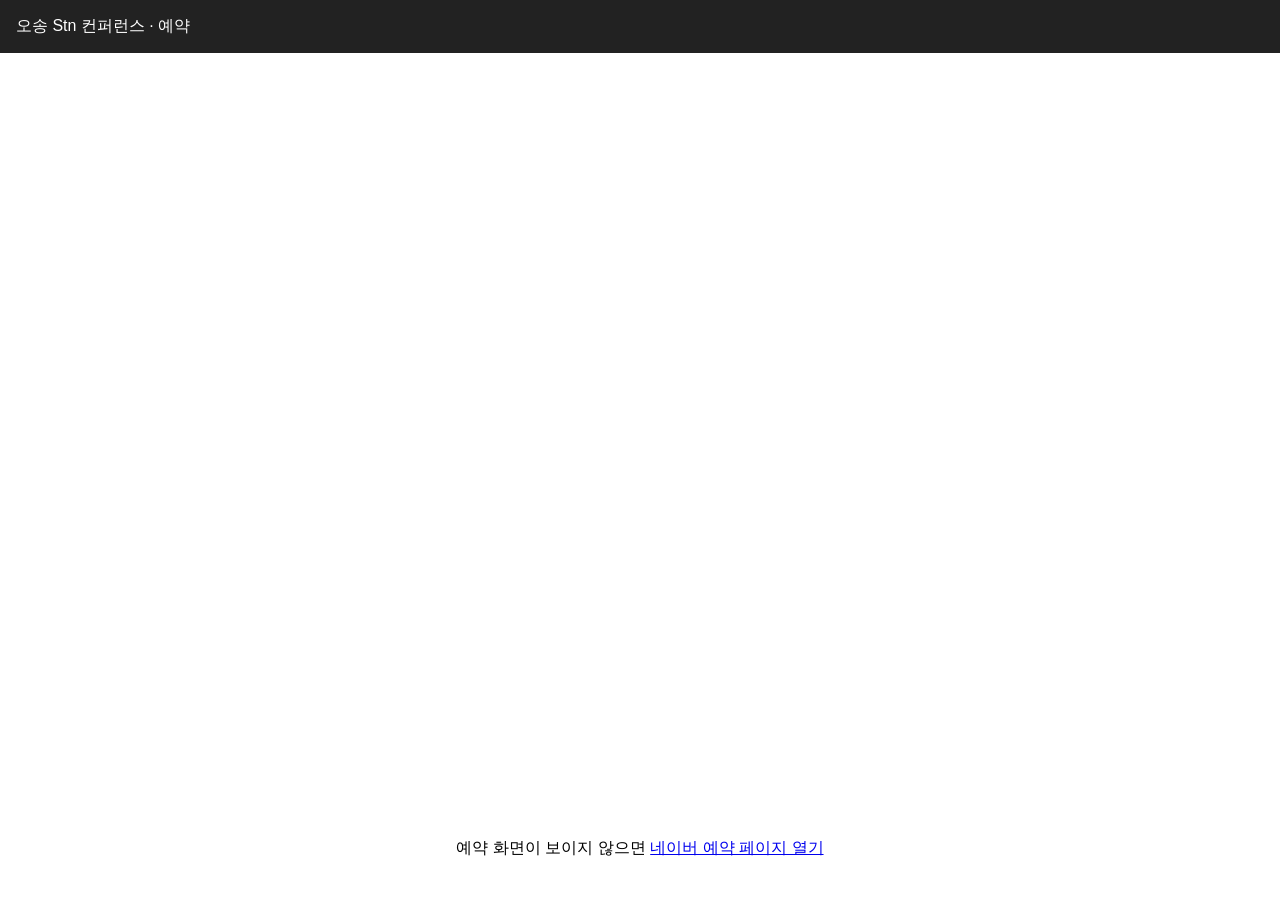
==== booking-test.html @ 4dd4cb41 "Create booking-test.html" ====
<!DOCTYPE html>
<html lang="ko">
<head>
  <meta charset="UTF-8">
  <meta name="viewport" content="width=device-width, initial-scale=1">
  <title>오송 Stn 컨퍼런스 예약 테스트</title>
  <style>
    body { margin: 0; font-family: sans-serif; }
    header { padding: 16px; background: #222; color: white; }
    iframe { width: 100%; height: 85vh; border: 0; }
    .fallback { padding: 16px; text-align: center; }
  </style>
</head>
<body>
  <header>오송 Stn 컨퍼런스 · 예약</header>

  <iframe
    src="https://pcmap.place.naver.com/place/1226749719/ticket?entry=plt&fromPanelNum=1&additionalHeight=76&locale=ko&svcName=map_pcv5"
    title="네이버 예약"
    allow="payment"
  ></iframe>

  <div class="fallback">
    예약 화면이 보이지 않으면
    <a href="https://pcmap.place.naver.com/place/1226749719/ticket?entry=plt&fromPanelNum=1&additionalHeight=76&locale=ko&svcName=map_pcv5" target="_blank" rel="noopener">
      네이버 예약 페이지 열기
    </a>
  </div>
</body>
</html>
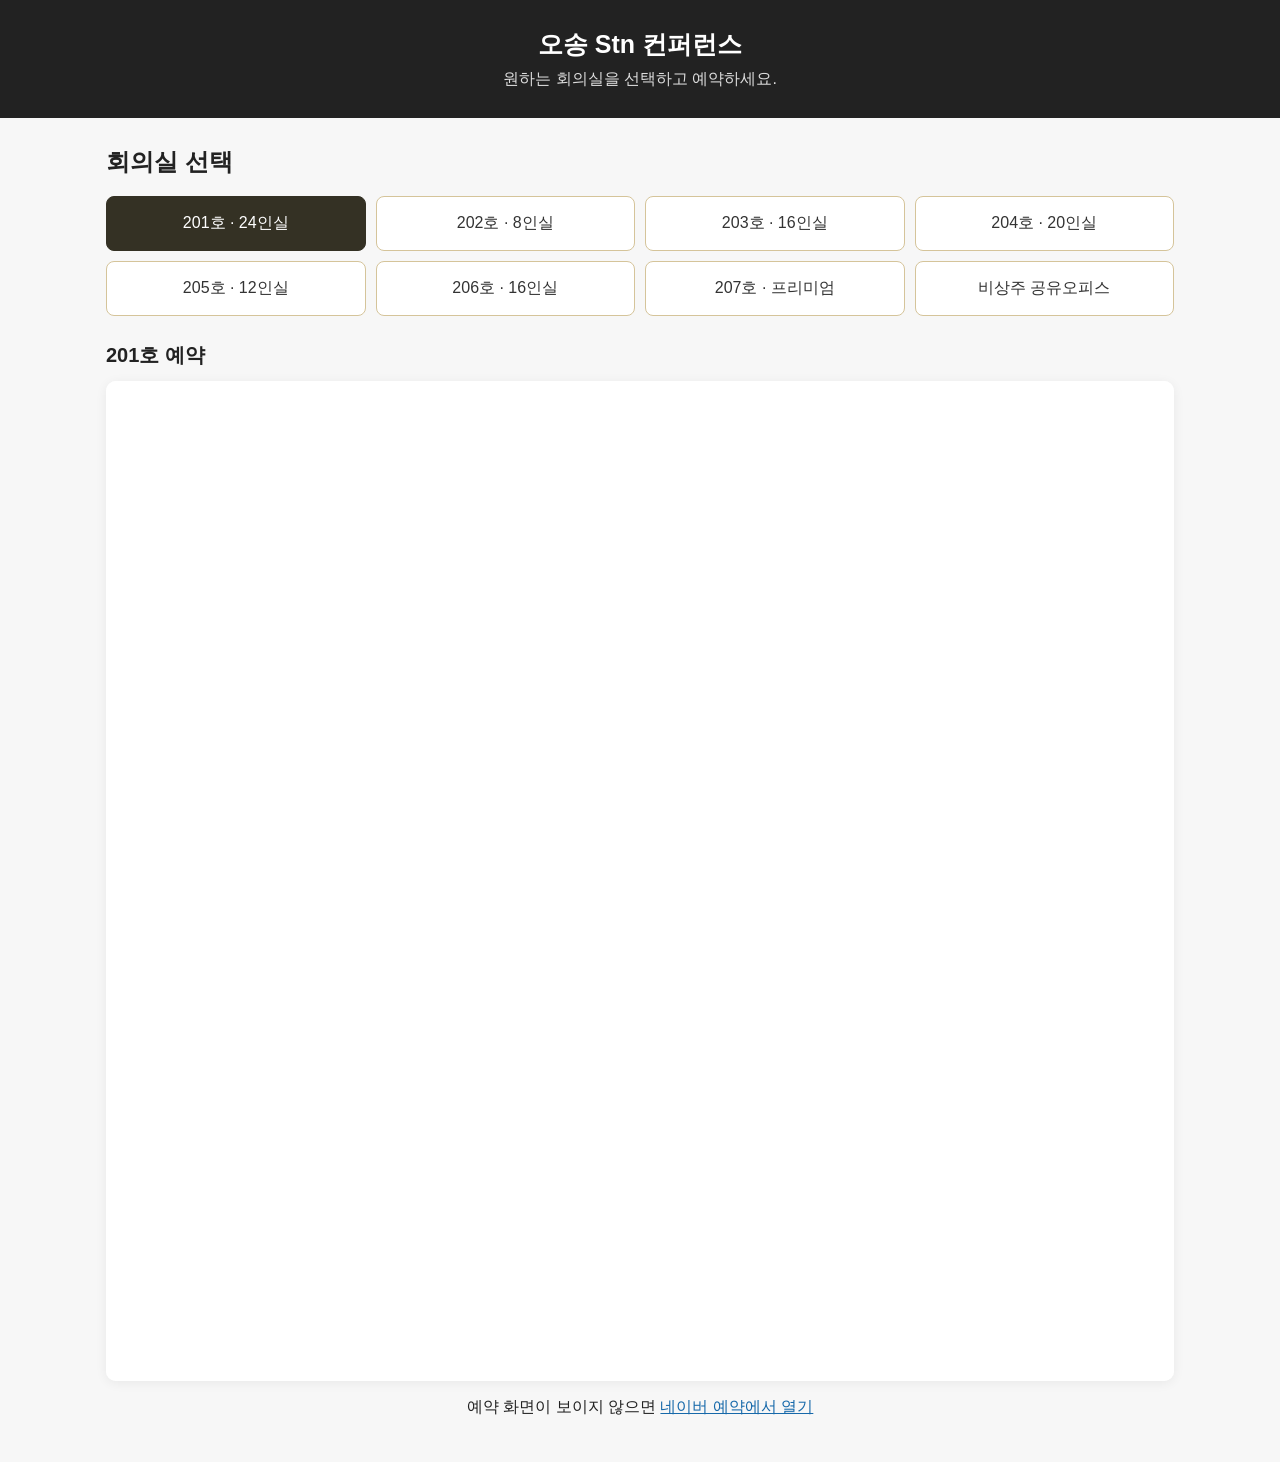
==== commit 4f10e144: "Update booking-test.html" ====
--- a/booking-test.html
+++ b/booking-test.html
@@ -2,30 +2,125 @@
 <!DOCTYPE html>
 <html lang="ko">
 <head>
-  <meta charset="UTF-8">
-  <meta name="viewport" content="width=device-width, initial-scale=1">
-  <title>오송 Stn 컨퍼런스 예약 테스트</title>
-  <style>
-    body { margin: 0; font-family: sans-serif; }
-    header { padding: 16px; background: #222; color: white; }
-    iframe { width: 100%; height: 85vh; border: 0; }
-    .fallback { padding: 16px; text-align: center; }
-  </style>
+<meta charset="UTF-8">
+<meta name="viewport" content="width=device-width, initial-scale=1">
+<title>회의실 예약 | 오송 Stn 컨퍼런스</title>
+<style>
+* { box-sizing: border-box; }
+body {
+  margin: 0;
+  font-family: Arial, "Malgun Gothic", sans-serif;
+  color: #222;
+  background: #f7f7f7;
+}
+header {
+  padding: 28px 18px;
+  text-align: center;
+  color: white;
+  background: #222;
+}
+header h1 { margin: 0 0 8px; font-size: 25px; }
+header p { margin: 0; color: #ddd; }
+main { max-width: 1100px; margin: auto; padding: 28px 16px; }
+h2 { margin: 0 0 18px; }
+.rooms {
+  display: grid;
+  grid-template-columns: repeat(4, minmax(0, 1fr));
+  gap: 10px;
+  margin-bottom: 26px;
+}
+.rooms button {
+  padding: 16px 8px;
+  border: 1px solid #d5c49a;
+  border-radius: 8px;
+  background: white;
+  color: #333;
+  font-size: 16px;
+  cursor: pointer;
+}
+.rooms button.active,
+.rooms button:hover {
+  background: #343124;
+  color: white;
+  border-color: #343124;
+}
+#selected { margin-bottom: 12px; font-size: 20px; font-weight: bold; }
+.frame-wrap {
+  background: white;
+  border-radius: 10px;
+  overflow: hidden;
+  box-shadow: 0 2px 12px #00000010;
+}
+iframe {
+  display: block;
+  width: 100%;
+  height: 1000px;
+  border: 0;
+  background: white;
+}
+.fallback { padding: 16px; text-align: center; }
+.fallback a { color: #1769aa; }
+@media (max-width: 650px) {
+  .rooms { grid-template-columns: repeat(2, minmax(0, 1fr)); }
+  iframe { height: 850px; }
+}
+</style>
 </head>
 <body>
-  <header>오송 Stn 컨퍼런스 · 예약</header>
+<header>
+  <h1>오송 Stn 컨퍼런스</h1>
+  <p>원하는 회의실을 선택하고 예약하세요.</p>
+</header>
 
-  <iframe
-    src="https://pcmap.place.naver.com/place/1226749719/ticket?entry=plt&fromPanelNum=1&additionalHeight=76&locale=ko&svcName=map_pcv5"
-    title="네이버 예약"
-    allow="payment"
-  ></iframe>
+<main>
+  <h2>회의실 선택</h2>
+  <div class="rooms" id="rooms">
+    <button class="active" data-room="201호" data-id="4097402">201호 · 24인실</button>
+    <button data-room="202호" data-id="4097407">202호 · 8인실</button>
+    <button data-room="203호" data-id="4097410">203호 · 16인실</button>
+    <button data-room="204호" data-id="4097417">204호 · 20인실</button>
+    <button data-room="205호" data-id="4097426">205호 · 12인실</button>
+    <button data-room="206호" data-id="4097427">206호 · 16인실</button>
+    <button data-room="207호" data-id="4097429">207호 · 프리미엄</button>
+    <button data-room="비상주 공유오피스" data-id="8150750">비상주 공유오피스</button>
+  </div>
+
+  <div id="selected">201호 예약</div>
+
+  <div class="frame-wrap">
+    <iframe
+      id="bookingFrame"
+      title="네이버 예약 화면"
+      src="https://m.booking.naver.com/booking/10/bizes/585397/items/4097402?area=plt&amp;lang=ko&amp;map-search=1&amp;service-target=map-pc&amp;theme=place"
+      allow="payment">
+    </iframe>
+  </div>
 
   <div class="fallback">
     예약 화면이 보이지 않으면
-    <a href="https://pcmap.place.naver.com/place/1226749719/ticket?entry=plt&fromPanelNum=1&additionalHeight=76&locale=ko&svcName=map_pcv5" target="_blank" rel="noopener">
-      네이버 예약 페이지 열기
-    </a>
+    <a id="directLink" href="https://m.booking.naver.com/booking/10/bizes/585397/items/4097402?area=plt&amp;lang=ko&amp;map-search=1&amp;service-target=map-pc&amp;theme=place" target="_blank" rel="noopener">네이버 예약에서 열기</a>
   </div>
+</main>
+
+<script>
+const buttons = document.querySelectorAll("#rooms button");
+const frame = document.getElementById("bookingFrame");
+const title = document.getElementById("selected");
+const directLink = document.getElementById("directLink");
+
+buttons.forEach(button => {
+  button.addEventListener("click", () => {
+    const id = button.dataset.id;
+    const room = button.dataset.room;
+    const url = `https://m.booking.naver.com/booking/10/bizes/585397/items/${id}?area=plt&lang=ko&map-search=1&service-target=map-pc&theme=place`;
+
+    buttons.forEach(item => item.classList.remove("active"));
+    button.classList.add("active");
+    title.textContent = `${room} 예약`;
+    frame.src = url;
+    directLink.href = url;
+  });
+});
+</script>
 </body>
 </html>
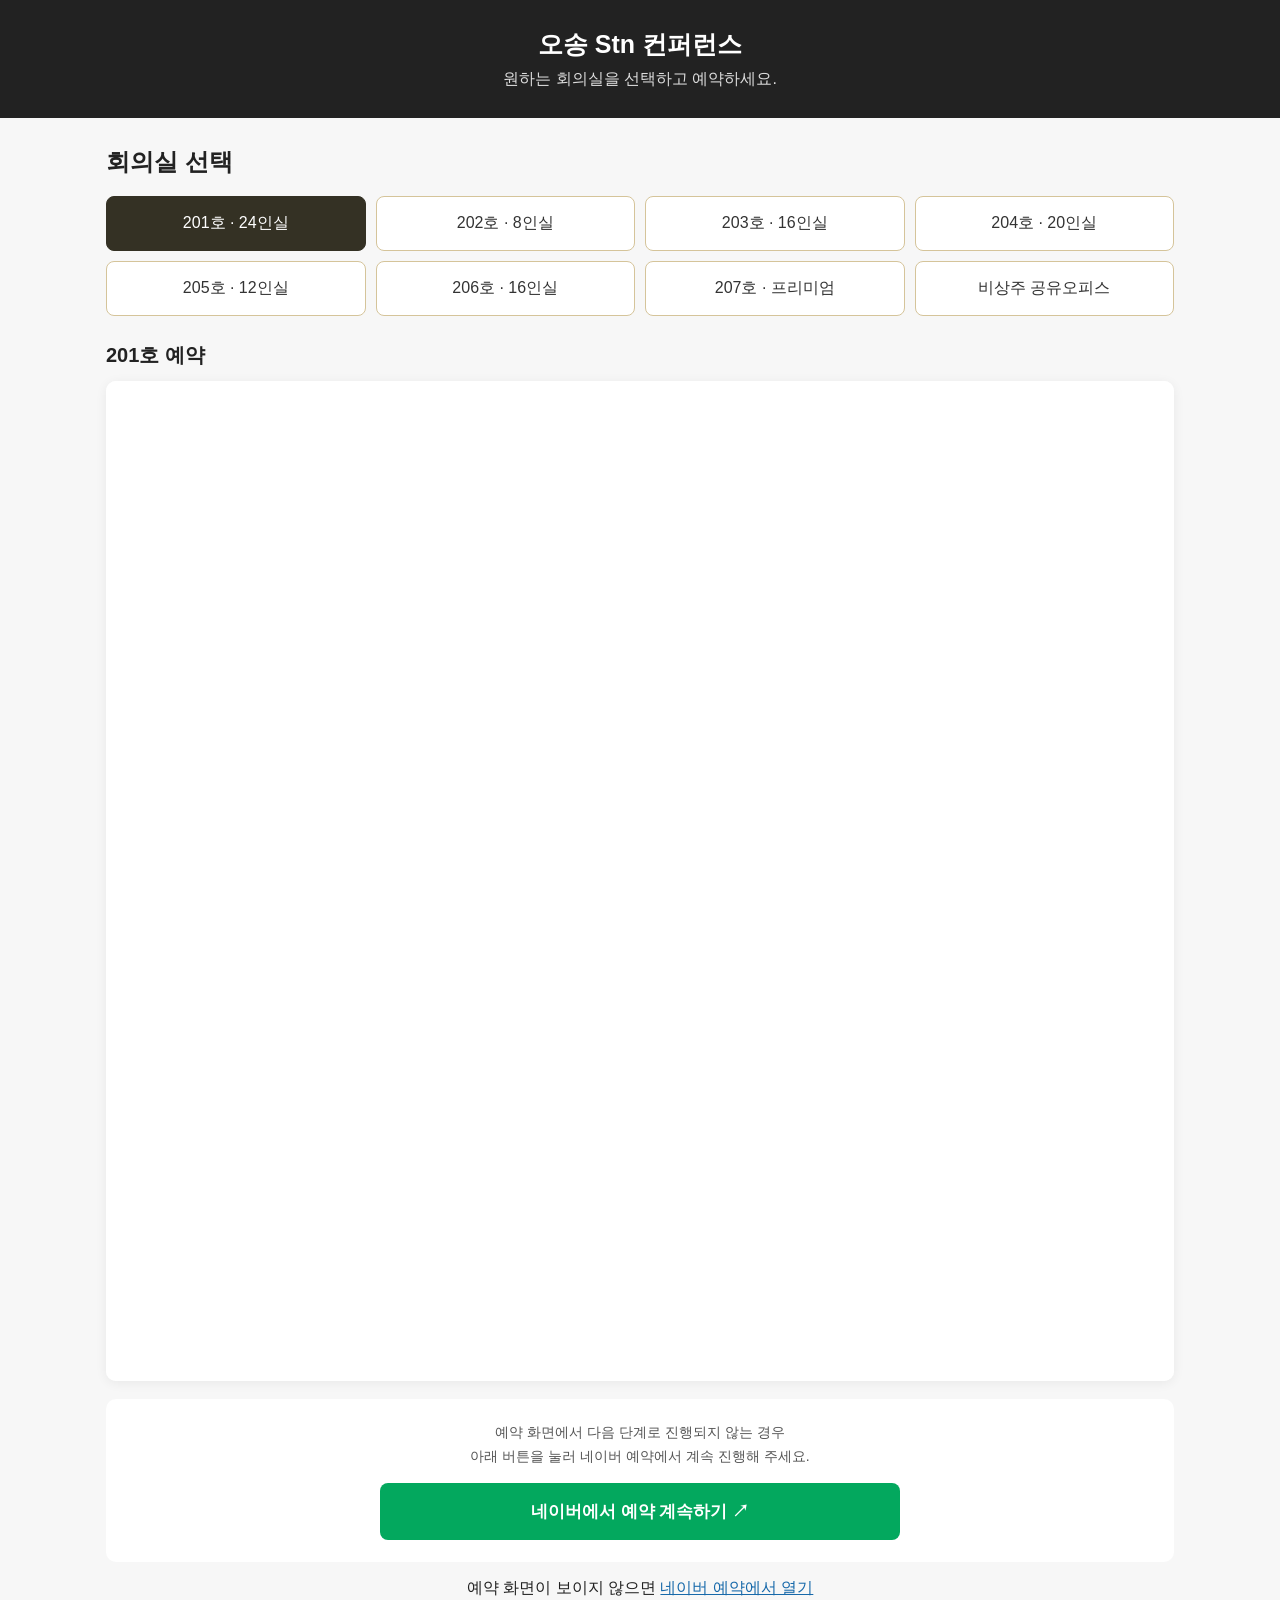
==== commit fb52af5b: "Update booking-test.html" ====
--- a/booking-test.html
+++ b/booking-test.html
@@ -7,28 +7,39 @@
 <title>회의실 예약 | 오송 Stn 컨퍼런스</title>
 <style>
 * { box-sizing: border-box; }
+
 body {
   margin: 0;
   font-family: Arial, "Malgun Gothic", sans-serif;
   color: #222;
   background: #f7f7f7;
 }
+
 header {
   padding: 28px 18px;
   text-align: center;
   color: white;
   background: #222;
 }
+
 header h1 { margin: 0 0 8px; font-size: 25px; }
 header p { margin: 0; color: #ddd; }
-main { max-width: 1100px; margin: auto; padding: 28px 16px; }
+
+main {
+  max-width: 1100px;
+  margin: auto;
+  padding: 28px 16px;
+}
+
 h2 { margin: 0 0 18px; }
+
 .rooms {
   display: grid;
   grid-template-columns: repeat(4, minmax(0, 1fr));
   gap: 10px;
   margin-bottom: 26px;
 }
+
 .rooms button {
   padding: 16px 8px;
   border: 1px solid #d5c49a;
@@ -38,19 +49,27 @@
   font-size: 16px;
   cursor: pointer;
 }
+
 .rooms button.active,
 .rooms button:hover {
   background: #343124;
   color: white;
   border-color: #343124;
 }
-#selected { margin-bottom: 12px; font-size: 20px; font-weight: bold; }
+
+#selected {
+  margin-bottom: 12px;
+  font-size: 20px;
+  font-weight: bold;
+}
+
 .frame-wrap {
   background: white;
   border-radius: 10px;
   overflow: hidden;
   box-shadow: 0 2px 12px #00000010;
 }
+
 iframe {
   display: block;
   width: 100%;
@@ -58,14 +77,56 @@
   border: 0;
   background: white;
 }
-.fallback { padding: 16px; text-align: center; }
+
+.continue-box {
+  margin-top: 18px;
+  padding: 22px 16px;
+  background: white;
+  border-radius: 10px;
+  text-align: center;
+}
+
+.continue-box p {
+  margin: 0 0 14px;
+  color: #555;
+  font-size: 14px;
+  line-height: 1.7;
+}
+
+.continue-button {
+  display: block;
+  width: 100%;
+  max-width: 520px;
+  margin: auto;
+  padding: 17px 12px;
+  border-radius: 8px;
+  background: #03a85e;
+  color: white;
+  text-decoration: none;
+  text-align: center;
+  font-size: 17px;
+  font-weight: bold;
+}
+
+.continue-button:hover {
+  background: #02894d;
+}
+
+.fallback {
+  padding: 16px;
+  text-align: center;
+}
+
 .fallback a { color: #1769aa; }
+
 @media (max-width: 650px) {
   .rooms { grid-template-columns: repeat(2, minmax(0, 1fr)); }
   iframe { height: 850px; }
+  main { padding: 20px 12px; }
 }
 </style>
 </head>
+
 <body>
 <header>
   <h1>오송 Stn 컨퍼런스</h1>
@@ -74,6 +135,7 @@
 
 <main>
   <h2>회의실 선택</h2>
+
   <div class="rooms" id="rooms">
     <button class="active" data-room="201호" data-id="4097402">201호 · 24인실</button>
     <button data-room="202호" data-id="4097407">202호 · 8인실</button>
@@ -96,9 +158,27 @@
     </iframe>
   </div>
 
+  <div class="continue-box">
+    <p>
+      예약 화면에서 다음 단계로 진행되지 않는 경우<br>
+      아래 버튼을 눌러 네이버 예약에서 계속 진행해 주세요.
+    </p>
+    <a
+      id="continueBooking"
+      class="continue-button"
+      href="https://booking.naver.com/booking/10/bizes/585397/items/4097402"
+      target="_blank"
+      rel="noopener noreferrer">
+      네이버에서 예약 계속하기 ↗
+    </a>
+  </div>
+
   <div class="fallback">
     예약 화면이 보이지 않으면
-    <a id="directLink" href="https://m.booking.naver.com/booking/10/bizes/585397/items/4097402?area=plt&amp;lang=ko&amp;map-search=1&amp;service-target=map-pc&amp;theme=place" target="_blank" rel="noopener">네이버 예약에서 열기</a>
+    <a id="directLink"
+       href="https://booking.naver.com/booking/10/bizes/585397/items/4097402"
+       target="_blank"
+       rel="noopener noreferrer">네이버 예약에서 열기</a>
   </div>
 </main>
 
@@ -107,18 +187,26 @@
 const frame = document.getElementById("bookingFrame");
 const title = document.getElementById("selected");
 const directLink = document.getElementById("directLink");
+const continueBooking = document.getElementById("continueBooking");
 
 buttons.forEach(button => {
   button.addEventListener("click", () => {
     const id = button.dataset.id;
     const room = button.dataset.room;
-    const url = `https://m.booking.naver.com/booking/10/bizes/585397/items/${id}?area=plt&lang=ko&map-search=1&service-target=map-pc&theme=place`;
+
+    const embedUrl =
+      `https://m.booking.naver.com/booking/10/bizes/585397/items/${id}?area=plt&lang=ko&map-search=1&service-target=map-pc&theme=place`;
+
+    const directUrl =
+      `https://booking.naver.com/booking/10/bizes/585397/items/${id}`;
 
     buttons.forEach(item => item.classList.remove("active"));
     button.classList.add("active");
+
     title.textContent = `${room} 예약`;
-    frame.src = url;
-    directLink.href = url;
+    frame.src = embedUrl;
+    directLink.href = directUrl;
+    continueBooking.href = directUrl;
   });
 });
 </script>
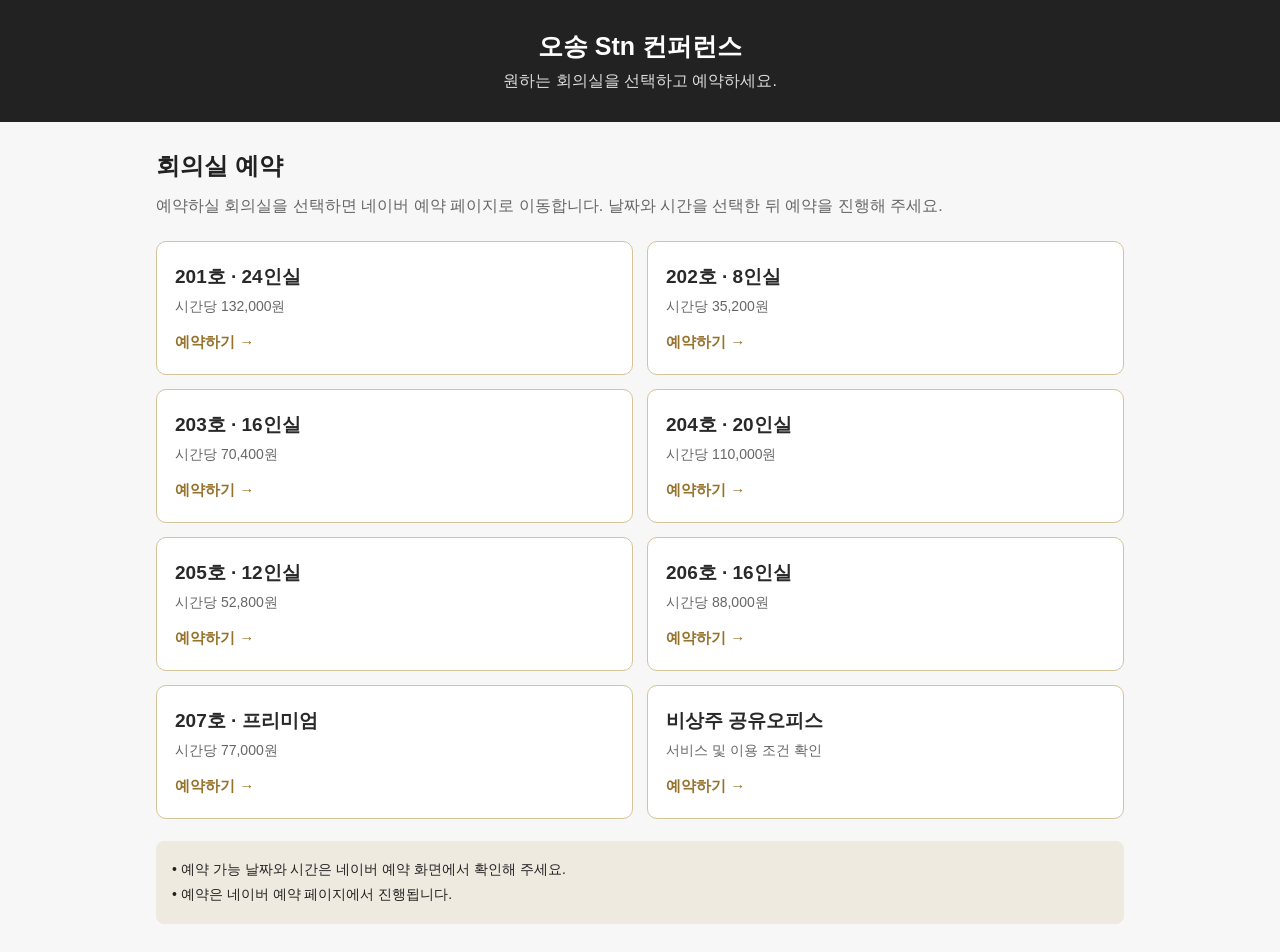
==== commit 73f0e58a: "Update booking-test.html" ====
--- a/booking-test.html
+++ b/booking-test.html
@@ -16,7 +16,7 @@
 }
 
 header {
-  padding: 28px 18px;
+  padding: 30px 16px;
   text-align: center;
   color: white;
   background: #222;
@@ -26,103 +26,73 @@
 header p { margin: 0; color: #ddd; }
 
 main {
-  max-width: 1100px;
+  max-width: 1000px;
   margin: auto;
   padding: 28px 16px;
 }
 
-h2 { margin: 0 0 18px; }
+h2 { margin: 0 0 10px; }
+
+.intro {
+  margin: 0 0 22px;
+  color: #666;
+  line-height: 1.7;
+}
 
 .rooms {
   display: grid;
-  grid-template-columns: repeat(4, minmax(0, 1fr));
-  gap: 10px;
-  margin-bottom: 26px;
+  grid-template-columns: repeat(2, minmax(0, 1fr));
+  gap: 14px;
 }
 
-.rooms button {
-  padding: 16px 8px;
+.room {
+  display: block;
+  padding: 22px 18px;
   border: 1px solid #d5c49a;
-  border-radius: 8px;
+  border-radius: 10px;
   background: white;
-  color: #333;
-  font-size: 16px;
-  cursor: pointer;
+  color: #292929;
+  text-decoration: none;
+  transition: background .15s;
 }
 
-.rooms button.active,
-.rooms button:hover {
-  background: #343124;
-  color: white;
-  border-color: #343124;
+.room:hover {
+  background: #f5f0e4;
 }
 
-#selected {
-  margin-bottom: 12px;
-  font-size: 20px;
-  font-weight: bold;
+.room strong {
+  display: block;
+  margin-bottom: 8px;
+  font-size: 19px;
 }
 
-.frame-wrap {
-  background: white;
-  border-radius: 10px;
-  overflow: hidden;
-  box-shadow: 0 2px 12px #00000010;
+.room span {
+  display: block;
+  color: #666;
+  font-size: 14px;
 }
 
-iframe {
+.room em {
   display: block;
-  width: 100%;
-  height: 1000px;
-  border: 0;
-  background: white;
+  margin-top: 17px;
+  color: #96732c;
+  font-size: 15px;
+  font-weight: bold;
+  font-style: normal;
 }
 
-.continue-box {
-  margin-top: 18px;
-  padding: 22px 16px;
-  background: white;
-  border-radius: 10px;
-  text-align: center;
+.notice {
+  margin-top: 22px;
+  padding: 16px;
+  border-radius: 8px;
+  background: #eeeae0;
+  font-size: 14px;
+  line-height: 1.8;
 }
 
-.continue-box p {
-  margin: 0 0 14px;
-  color: #555;
-  font-size: 14px;
-  line-height: 1.7;
-}
-
-.continue-button {
-  display: block;
-  width: 100%;
-  max-width: 520px;
-  margin: auto;
-  padding: 17px 12px;
-  border-radius: 8px;
-  background: #03a85e;
-  color: white;
-  text-decoration: none;
-  text-align: center;
-  font-size: 17px;
-  font-weight: bold;
-}
-
-.continue-button:hover {
-  background: #02894d;
-}
-
-.fallback {
-  padding: 16px;
-  text-align: center;
-}
-
-.fallback a { color: #1769aa; }
-
-@media (max-width: 650px) {
-  .rooms { grid-template-columns: repeat(2, minmax(0, 1fr)); }
-  iframe { height: 850px; }
-  main { padding: 20px 12px; }
+@media (max-width: 600px) {
+  main { padding: 22px 12px; }
+  .rooms { grid-template-columns: 1fr; }
 }
 </style>
 </head>
@@ -134,81 +104,66 @@
 </header>
 
 <main>
-  <h2>회의실 선택</h2>
+  <h2>회의실 예약</h2>
+  <p class="intro">
+    예약하실 회의실을 선택하면 네이버 예약 페이지로 이동합니다.
+    날짜와 시간을 선택한 뒤 예약을 진행해 주세요.
+  </p>
 
-  <div class="rooms" id="rooms">
-    <button class="active" data-room="201호" data-id="4097402">201호 · 24인실</button>
-    <button data-room="202호" data-id="4097407">202호 · 8인실</button>
-    <button data-room="203호" data-id="4097410">203호 · 16인실</button>
-    <button data-room="204호" data-id="4097417">204호 · 20인실</button>
-    <button data-room="205호" data-id="4097426">205호 · 12인실</button>
-    <button data-room="206호" data-id="4097427">206호 · 16인실</button>
-    <button data-room="207호" data-id="4097429">207호 · 프리미엄</button>
-    <button data-room="비상주 공유오피스" data-id="8150750">비상주 공유오피스</button>
-  </div>
+  <div class="rooms">
+    <a class="room" href="https://booking.naver.com/booking/10/bizes/585397/items/4097402">
+      <strong>201호 · 24인실</strong>
+      <span>시간당 132,000원</span>
+      <em>예약하기 →</em>
+    </a>
 
-  <div id="selected">201호 예약</div>
+    <a class="room" href="https://booking.naver.com/booking/10/bizes/585397/items/4097407">
+      <strong>202호 · 8인실</strong>
+      <span>시간당 35,200원</span>
+      <em>예약하기 →</em>
+    </a>
 
-  <div class="frame-wrap">
-    <iframe
-      id="bookingFrame"
-      title="네이버 예약 화면"
-      src="https://m.booking.naver.com/booking/10/bizes/585397/items/4097402?area=plt&amp;lang=ko&amp;map-search=1&amp;service-target=map-pc&amp;theme=place"
-      allow="payment">
-    </iframe>
-  </div>
+    <a class="room" href="https://booking.naver.com/booking/10/bizes/585397/items/4097410">
+      <strong>203호 · 16인실</strong>
+      <span>시간당 70,400원</span>
+      <em>예약하기 →</em>
+    </a>
 
-  <div class="continue-box">
-    <p>
-      예약 화면에서 다음 단계로 진행되지 않는 경우<br>
-      아래 버튼을 눌러 네이버 예약에서 계속 진행해 주세요.
-    </p>
-    <a
-      id="continueBooking"
-      class="continue-button"
-      href="https://booking.naver.com/booking/10/bizes/585397/items/4097402"
-      target="_blank"
-      rel="noopener noreferrer">
-      네이버에서 예약 계속하기 ↗
+    <a class="room" href="https://booking.naver.com/booking/10/bizes/585397/items/4097417">
+      <strong>204호 · 20인실</strong>
+      <span>시간당 110,000원</span>
+      <em>예약하기 →</em>
+    </a>
+
+    <a class="room" href="https://booking.naver.com/booking/10/bizes/585397/items/4097426">
+      <strong>205호 · 12인실</strong>
+      <span>시간당 52,800원</span>
+      <em>예약하기 →</em>
+    </a>
+
+    <a class="room" href="https://booking.naver.com/booking/10/bizes/585397/items/4097427">
+      <strong>206호 · 16인실</strong>
+      <span>시간당 88,000원</span>
+      <em>예약하기 →</em>
+    </a>
+
+    <a class="room" href="https://booking.naver.com/booking/10/bizes/585397/items/4097429">
+      <strong>207호 · 프리미엄</strong>
+      <span>시간당 77,000원</span>
+      <em>예약하기 →</em>
+    </a>
+
+    <a class="room" href="https://booking.naver.com/booking/10/bizes/585397/items/8150750">
+      <strong>비상주 공유오피스</strong>
+      <span>서비스 및 이용 조건 확인</span>
+      <em>예약하기 →</em>
     </a>
   </div>
 
-  <div class="fallback">
-    예약 화면이 보이지 않으면
-    <a id="directLink"
-       href="https://booking.naver.com/booking/10/bizes/585397/items/4097402"
-       target="_blank"
-       rel="noopener noreferrer">네이버 예약에서 열기</a>
+  <div class="notice">
+    • 예약 가능 날짜와 시간은 네이버 예약 화면에서 확인해 주세요.<br>
+    • 예약은 네이버 예약 페이지에서 진행됩니다.
   </div>
 </main>
-
-<script>
-const buttons = document.querySelectorAll("#rooms button");
-const frame = document.getElementById("bookingFrame");
-const title = document.getElementById("selected");
-const directLink = document.getElementById("directLink");
-const continueBooking = document.getElementById("continueBooking");
-
-buttons.forEach(button => {
-  button.addEventListener("click", () => {
-    const id = button.dataset.id;
-    const room = button.dataset.room;
-
-    const embedUrl =
-      `https://m.booking.naver.com/booking/10/bizes/585397/items/${id}?area=plt&lang=ko&map-search=1&service-target=map-pc&theme=place`;
-
-    const directUrl =
-      `https://booking.naver.com/booking/10/bizes/585397/items/${id}`;
-
-    buttons.forEach(item => item.classList.remove("active"));
-    button.classList.add("active");
-
-    title.textContent = `${room} 예약`;
-    frame.src = embedUrl;
-    directLink.href = directUrl;
-    continueBooking.href = directUrl;
-  });
-});
-</script>
 </body>
 </html>
